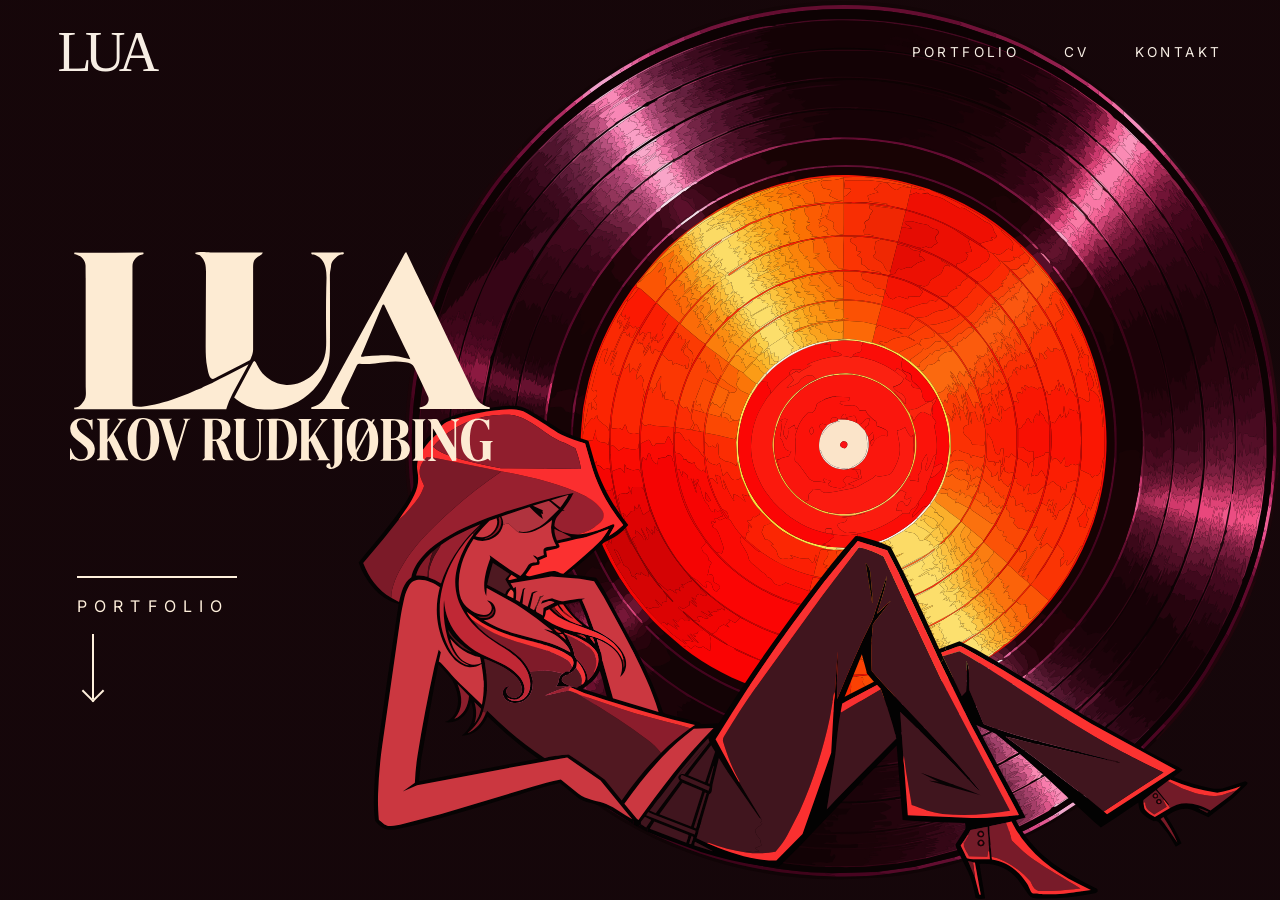
==== index.html @ 8ab792cb "tilføj" ====
<!doctype html>
<html lang="da">
  <head>
    <meta charset="UTF-8" />
    <meta name="viewport" content="width=device-width, initial-scale=1.0" />

    <link rel="icon" type="image/svg+xml" href="img/header-footer/logo.svg" />

    <title>LUA PORTFOLIO</title>

    <!-- CSS -->
    <link rel="stylesheet" href="css/reset.css" />
    <link rel="stylesheet" href="css/generel.css" />
    <link rel="stylesheet" href="css/header.css" />
    <link rel="stylesheet" href="css/index.css" />

    <!-- Google Fonts -->
    <link rel="preconnect" href="https://fonts.googleapis.com" />
    <link rel="preconnect" href="https://fonts.gstatic.com" crossorigin />

    <link
      href="https://fonts.googleapis.com/css2?family=Aboreto&family=Alegreya:ital,wght@0,400..900;1,400..900&family=Dela+Gothic+One&family=Delius&family=Intel+One+Mono:ital,wght@0,300..700;1,300..700&family=Inter:ital,opsz,wght@0,14..32,100..900;1,14..32,100..900&family=Krona+One&family=Lora:ital,wght@0,400..700;1,400..700&family=Montserrat:ital,wght@0,100..900;1,100..900&family=Noto+Serif:ital,wght@0,100..900;1,100..900&family=Pacifico&family=Patrick+Hand&family=Playfair+Display:ital,wght@0,400..900;1,400..900&family=Raleway:ital,wght@0,100..900;1,100..900&family=Roboto:ital,wght@0,100..900;1,100..900&family=Rokkitt:ital,wght@0,400..900;1,400..900&family=Sigmar+One&family=Story+Script&family=Walter+Turncoat&display=swap"
      rel="stylesheet"
    />
  </head>

  <body>
    <!-- HEADER -->
    <header class="site-header">
      <a href="index.html" class="logo" aria-label="LUA – forsiden"> LUA </a>

      <button
        class="menu-toggle"
        type="button"
        aria-label="Åbn menu"
        aria-expanded="false"
        aria-controls="main-navigation"
      >
        <span></span>
        <span></span>
      </button>

      <nav class="main-navigation" id="main-navigation">
        <ul>
          <li>
            <a href="portfolio.html">Portfolio</a>
          </li>
          <li>
            <a href="cv.html">CV</a>
          </li>
          <li>
            <a href="kontakt.html">Kontakt</a>
          </li>
        </ul>
      </nav>
    </header>

    <main>
      <!-- HERO / FORSIDE -->
      <section class="hero" aria-label="LUA portfolio forside">
        <!-- Plade og pige -->
        <img
          class="hero-pic"
          src="img/front-pic.svg"
          alt=""
          aria-hidden="true"
        />

        <!-- LUA og SKOV RUDKJØBING -->
        <img
          class="hero-text"
          src="img/front-text-b.svg"
          alt="LUA – Skov Rudkjøbing. Portfolio"
        />

        <!-- Portfolio-streg, tekst og pil -->
        <div class="hero-portfolio">
          <span class="portfolio-line"></span>

          <a href="portfolio.html" class="portfolio-link"> PORTFOLIO </a>

          <a
            href="portfolio.html"
            class="portfolio-arrow"
            aria-label="Gå til portfolio"
          >
            <span></span>
          </a>
        </div>
      </section>

      <!-- CV -->
      <section id="cv">
        <!-- CV-indhold kommer her -->
      </section>

      <!-- KONTAKT -->
      <section id="kontakt">
        <!-- Kontaktindhold kommer her -->
      </section>
    </main>

    <!-- JavaScript til header og burger-menu -->
    <script src="js/header.js"></script>
  </body>
</html>
---- css/generel.css ----
:root {
  /* Baggrund */
  --color-bg-primary: #ddcdb3;

  /* Farver */
  --color-red: #a62525;
  --color-text-primary: #202020;
  --color-text-secondary: #a62525;

  /* Font */
  --font-primary: "Inter", sans-serif;

  /* Border radius */
  --radius-small: 0.5rem;
  --radius-medium: 2rem;
}
/* BREDDE I MAIN */
main {
  max-width: 1400px;
  margin: 0 auto;
  padding: 0 1.5rem;
}

/* --- tablet ---*/
@media (min-width: 768px) {
  main {
    padding: 0 3rem;
  }
}
/* --- desktop ---*/
@media (min-width: 1024px) {
  main {
    padding: 0 1.5rem;
  }
  .page-content {
    max-width: 1200px;
    margin: 0 auto;
    padding-top: 3rem;
  }
}
/* --------- FONT---------*/
body {
  background-color: var(--color-bg-primary);
  font-family: var(--font-primary);
  font-weight: 400;
  line-height: 1.5;
  color: var(--color-text-primary);
}

h1 {
  font-size: 2.5rem;
  font-weight: 800;
  line-height: 1.1;
}

h2 {
  font-size: 1.85rem;
  font-weight: 600;
  line-height: 1.3;
}

h3 {
  font-size: 1.25rem;
  font-weight: 400;
  line-height: 1.4;
}

p {
  font-size: 1rem;
  font-weight: 400;
  line-height: 1.6;
}
/* --------- CTA---------*/

/* --------- TABLET ---------*/
@media (min-width: 768px) {
  /* --------- FONT---------*/
  h1 {
    font-size: 3.5rem;
  }

  h2 {
    font-size: 2rem;
  }
  h3 {
    font-size: 1.6rem;
  }

  p {
    font-size: 1.125rem;
  }
}
/* --------- DESKTOP ---------*/
@media (min-width: 1024px) {
  /* --------- FONT---------*/
  h1 {
    font-size: 4.5rem;
  }

  h2 {
    font-size: 3rem;
  }
  h3 {
    font-size: 1.75rem;
  }
  p {
    font-size: 1.25rem;
  }

  /* --------- CTA---------*/
}
---- css/header.css ----
/* ------- Forside HEADER ------- */

.site-header {
  position: absolute;
  top: 0;
  left: 0;
  z-index: 100;
  width: 100%;

  display: flex;
  align-items: center;
  justify-content: space-between;

  padding: 1.25rem 1.5rem;
  color: #f7eee4;
}

/* Logo */

.logo {
  font-family: Georgia, "Times New Roman", serif;
  font-size: 2rem;
  font-weight: 400;
  line-height: 1;
  letter-spacing: -0.12em;
  color: inherit;
}

/* Burger-menu */

.menu-toggle {
  display: flex;
  flex-direction: column;
  justify-content: center;
  gap: 7px;

  width: 44px;
  height: 44px;
  padding: 8px;

  border: 0;
  background: transparent;
  cursor: pointer;
  color: inherit;
}

.menu-toggle span {
  display: block;
  width: 100%;
  height: 2px;
  background-color: currentColor;

  transition:
    transform 0.25s ease,
    opacity 0.25s ease;
}

/* Burger bliver til et kryds */

.menu-toggle[aria-expanded="true"] span:first-child {
  transform: translateY(4.5px) rotate(45deg);
}

.menu-toggle[aria-expanded="true"] span:last-child {
  transform: translateY(-4.5px) rotate(-45deg);
}

/* Navigation på mobil */

.main-navigation {
  position: absolute;
  top: 100%;
  left: 0;
  width: 100%;

  padding: 1.5rem;
  background-color: #1d1013;

  visibility: hidden;
  opacity: 0;
  transform: translateY(-8px);

  transition:
    opacity 0.25s ease,
    transform 0.25s ease,
    visibility 0.25s ease;
}

.main-navigation.is-open {
  visibility: visible;
  opacity: 1;
  transform: translateY(0);
}

.main-navigation ul {
  display: flex;
  flex-direction: column;
  gap: 1.5rem;
}

.main-navigation a {
  display: block;
  font-size: 0.9rem;
  letter-spacing: 0.2em;
  text-transform: uppercase;
}

/* ---------- HERO ---------- */

.hero {
  position: relative;
  display: flex;
  align-items: center;

  min-height: 75vh;
  padding: 7rem 1.5rem 3rem;

  color: #f7eee4;

  background-image:
    linear-gradient(to bottom, rgb(20 8 12 / 15%), rgb(20 8 12 / 35%)),
    url("../images/hero.jpg");

  background-size: cover;
  background-position: center;
  background-repeat: no-repeat;
}

.hero-content {
  position: relative;
  z-index: 1;
  max-width: 700px;
}

.hero h1 {
  font-family: Georgia, "Times New Roman", serif;
  font-size: 2.5rem;
  font-weight: 400;
}

.hero p {
  margin-top: 1rem;
}

/* ---------- TABLET ---------- */

@media (min-width: 768px) {
  .site-header {
    padding: 1.5rem 3rem;
  }

  .logo {
    font-size: 3rem;
  }

  .menu-toggle {
    display: none;
  }

  .main-navigation {
    position: static;
    width: auto;
    padding: 0;

    background: transparent;

    visibility: visible;
    opacity: 1;
    transform: none;
  }

  .main-navigation ul {
    flex-direction: row;
    align-items: center;
    gap: 2rem;
  }

  .main-navigation a {
    font-size: 0.75rem;
    letter-spacing: 0.2em;
  }

  .hero {
    min-height: 80vh;
    padding: 9rem 3rem 4rem;
  }

  .hero h1 {
    font-size: 3.5rem;
  }
}

/* ---------- COMPUTER ---------- */

@media (min-width: 1024px) {
  .site-header {
    padding: 1.5rem clamp(2rem, 4.5vw, 6rem);
  }

  .logo {
    font-size: 3.5rem;
  }

  .main-navigation ul {
    gap: clamp(2.5rem, 3.5vw, 5rem);
  }

  .main-navigation a {
    font-size: 0.85rem;
    letter-spacing: 0.25em;
  }

  .main-navigation a:hover {
    opacity: 0.7;
  }

  .hero {
    min-height: 100vh;
    padding: 10rem 4.5rem 5rem;
  }

  .hero h1 {
    font-size: 4.5rem;
  }
}

/* Respekter brugerens indstilling for reduceret animation */

@media (prefers-reduced-motion: reduce) {
  .menu-toggle span,
  .main-navigation {
    transition: none;
  }
}
---- css/index.css ----
/* ========================================
   FORSIDE – MOBILE FIRST
======================================== */

/* Baggrund og grundlæggende styling */

body {
  background-color: #160609;
  font-family: var(--font-primary);
  color: #fff0dc;
}

/* Main skal fylde hele skærmen */

main {
  width: 100%;
  max-width: none;
  margin: 0;
  padding: 0;
}

/* ========================================
   HERO
======================================== */

.hero {
  position: relative;
  isolation: isolate;
  width: 100%;
  min-height: 100vh;
  min-height: 100svh;
  overflow: hidden;
  background-color: #160609;
  color: #fff0dc;
}

/* ========================================
   PLADE OG PIGE
======================================== */

.hero-pic {
  position: absolute;
  z-index: -1;
  left: 0;
  bottom: 0;
  width: 100%;
  height: 58%;
  object-fit: contain;
  object-position: center bottom;
}

/* ========================================
   LUA – SKOV RUDKJØBING
======================================== */

.hero-text {
  position: absolute;
  z-index: 1;
  top: 17%;
  left: 7.5%;
  width: 65%;
  height: auto;
}

/* ========================================
   PORTFOLIO – STREG, TEKST OG PIL
======================================== */

.hero-portfolio {
  position: absolute;
  z-index: 2;
  top: 34%;
  left: 9.5%;
  display: flex;
  flex-direction: column;
  align-items: flex-start;
  gap: 1rem;
  color: #fff0dc;
}

/* Streg under navnet */

.portfolio-line {
  display: block;
  width: 145px;
  height: 2px;
  background-color: currentColor;
  transform: translateY(2rem);
  margin-bottom: 2rem;
}

/* PORTFOLIO-tekst */

.portfolio-link {
  color: inherit;
  font-size: 0.9rem;
  letter-spacing: 0.45em;
  line-height: 1.5;
}

/* Pilens lodrette streg */

.portfolio-arrow {
  position: relative;
  display: block;
  width: 2px;
  height: 55px;
  margin-left: 15px;
  background-color: currentColor;
  cursor: pointer;
}

/* Pilens spids */

.portfolio-arrow span {
  position: absolute;
  bottom: 0;
  left: -7px;
  width: 16px;
  height: 16px;
  border-right: 2px solid currentColor;
  border-bottom: 2px solid currentColor;
  transform: rotate(45deg);
}

/* ========================================
   PORTFOLIO-SEKTION
======================================== */

html {
  scroll-behavior: smooth;
}

.portfolio-section {
  min-height: 100vh;
  padding: 5rem 1.5rem;
  background-color: #ddcdb3;
  color: #202020;
  scroll-margin-top: 0;
}

.portfolio-section .page-content {
  max-width: 1200px;
  margin: 0 auto;
}

.portfolio-section h2 {
  margin-bottom: 2rem;
}

/* ========================================
   MOBIL – MENU
======================================== */

@media (max-width: 767px) {
  .site-header {
    position: absolute;
    top: 0;
    left: 0;
    width: 100%;
    z-index: 100;
  }

  .main-navigation {
    position: absolute;
    top: 100%;
    left: 0;
    width: 100%;
    height: 47vh;
    height: 44svh;
    padding: 2rem 1.5rem;
    background-color: #1d1013;
    display: flex;
    flex-direction: column;
    justify-content: flex-start;
    overflow-y: auto;
    z-index: 100;
    visibility: hidden;
    opacity: 0;
    transform: translateY(-8px);
    transition:
      opacity 0.25s ease,
      transform 0.25s ease,
      visibility 0.25s ease;
  }

  .main-navigation.is-open {
    visibility: visible;
    opacity: 1;
    transform: translateY(0);
  }

  .main-navigation ul {
    display: flex;
    flex-direction: column;
    gap: 1.5rem;
  }

  /* MINDRE STREG */

  .portfolio-line {
    width: 120px;
    height: 1.5px;
  }

  /* MINDRE PORTFOLIO-TEKST */

  .portfolio-link {
    font-size: 0.8rem;
    letter-spacing: 0.35em;
  }

  /* MINDRE PIL */

  .portfolio-arrow {
    height: 40px;
    margin-left: 12px;
  }

  .portfolio-arrow span {
    width: 13px;
    height: 13px;
    left: -5.5px;
  }

  /* MERE LUFT MELLEM PIL OG ILLUSTRATION */

  .hero-pic {
    height: 54%;
  }
}

/* ========================================
   TABLET – FRA 768 PX
======================================== */

@media (min-width: 768px) {
  main {
    padding: 0;
  }

  /* HERO */

  .hero {
    position: relative;
    width: 100%;
    min-height: 100vh;
    min-height: 100svh;
    overflow: hidden;
    background-color: #160609;
  }

  /* PLADE OG PIGE */

  .hero-pic {
    position: absolute;
    z-index: -1;
    top: auto;
    right: 0;
    bottom: 0;
    left: 0;
    width: 100%;
    height: 58%;
    object-fit: contain;
    object-position: center bottom;
  }

  /* LUA – SKOV RUDKJØBING */

  .hero-text {
    position: absolute;
    z-index: 1;
    top: 12%;
    left: 5.5%;
    width: 42%;
    max-width: 500px;
    height: auto;
  }

  /* STREG, PORTFOLIO OG PIL */

  .hero-portfolio {
    position: absolute;
    z-index: 2;
    top: 29%;
    left: 6.5%;
    display: flex;
    flex-direction: column;
    align-items: flex-start;
    gap: 1rem;
    color: #fff0dc;
  }

  .portfolio-line {
    display: block;
    width: 150px;
    height: 2px;
    background-color: currentColor;
    transform: none;
    margin-bottom: 0;
  }

  .portfolio-link {
    color: inherit;
    font-size: 0.9rem;
    letter-spacing: 0.45em;
    line-height: 1.5;
  }

  .portfolio-arrow {
    position: relative;
    display: block;
    width: 2px;
    height: 60px;
    margin-left: 15px;
    background-color: currentColor;
    cursor: pointer;
  }

  .portfolio-arrow span {
    position: absolute;
    bottom: 0;
    left: -7px;
    width: 16px;
    height: 16px;
    border-right: 2px solid currentColor;
    border-bottom: 2px solid currentColor;
    transform: rotate(45deg);
  }
}

/* ========================================
   DESKTOP – FRA 1200 PX
======================================== */

@media (min-width: 1200px) {
  .hero {
    position: relative;
    width: 100%;
    min-height: 100vh;
    min-height: 100svh;
    overflow: hidden;
    background-color: #160609;
  }

  /* PLADE OG PIGE – TIL HØJRE */

  .hero-pic {
    position: absolute;
    z-index: -1;
    top: 0;
    right: 0;
    bottom: 0;
    left: auto;
    width: 72%;
    height: 100%;
    object-fit: contain;
    object-position: right center;
  }

  /* LUA – SKOV RUDKJØBING */

  .hero-text {
    position: absolute;
    z-index: 1;
    top: 28%;
    left: 5.5%;
    width: 33%;
    max-width: 650px;
    height: auto;
  }

  /* STREG, PORTFOLIO OG PIL */

  .hero-portfolio {
    position: absolute;
    z-index: 2;
    top: 64%;
    left: 6%;
    display: flex;
    flex-direction: column;
    align-items: flex-start;
    gap: 1rem;
  }

  .portfolio-line {
    width: 160px;
    height: 2px;
    transform: none;
    margin-bottom: 0;
  }

  .portfolio-link {
    font-size: 1rem;
    letter-spacing: 0.45em;
  }

  .portfolio-arrow {
    width: 2px;
    height: 65px;
    margin-left: 15px;
  }
}

/* ========================================
   TILGÆNGELIGHED
======================================== */

@media (prefers-reduced-motion: reduce) {
  html {
    scroll-behavior: auto;
  }
}
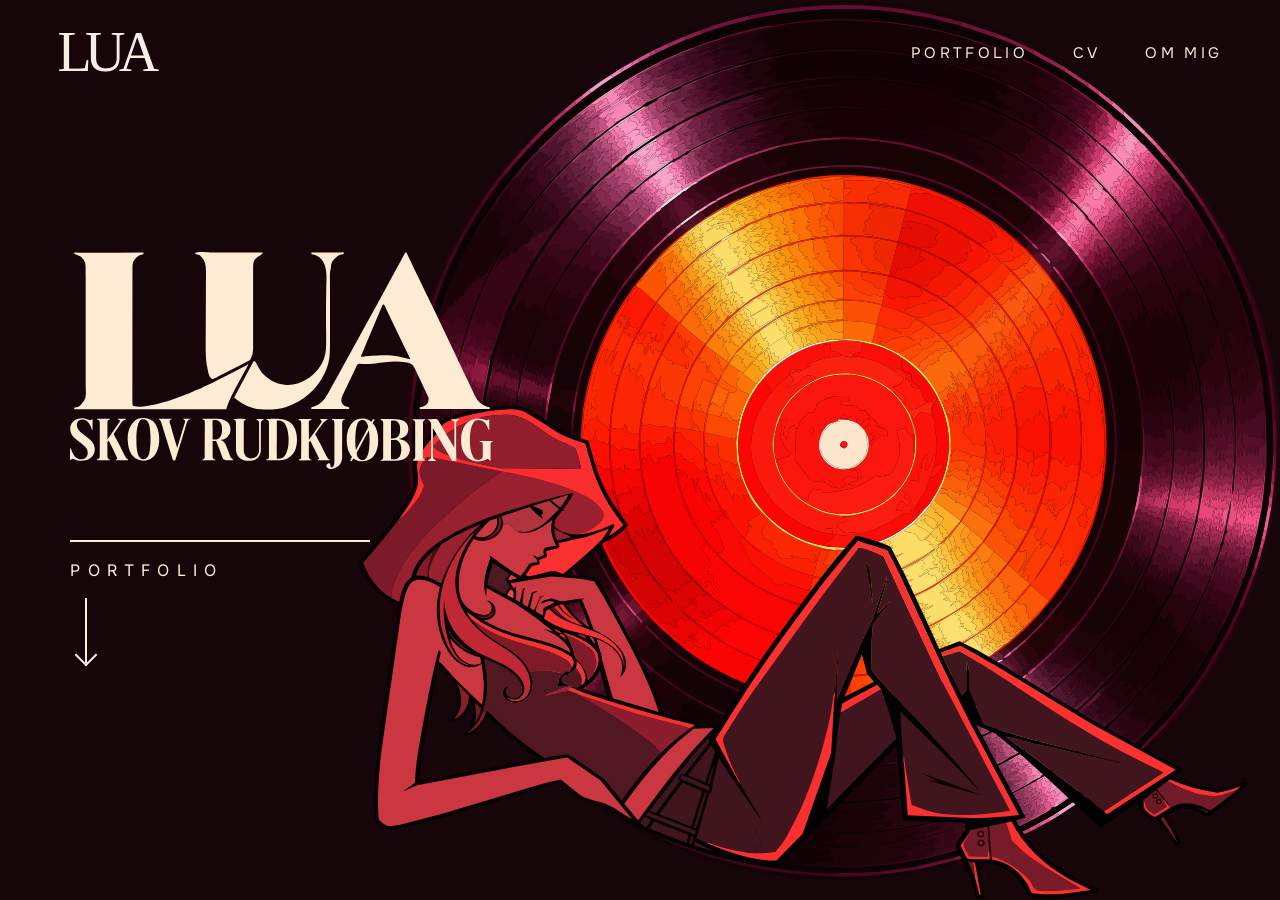
==== commit 3e1af9d8: "comit meget" ====
--- a/index.html
+++ b/index.html
@@ -4,7 +4,7 @@
     <meta charset="UTF-8" />
     <meta name="viewport" content="width=device-width, initial-scale=1.0" />
 
-    <link rel="icon" type="image/svg+xml" href="img/header-footer/logo.svg" />
+    <link rel="icon" type="image/svg+xml" href="img/favi.svg" />
 
     <title>LUA PORTFOLIO</title>
 
@@ -17,9 +17,8 @@
     <!-- Google Fonts -->
     <link rel="preconnect" href="https://fonts.googleapis.com" />
     <link rel="preconnect" href="https://fonts.gstatic.com" crossorigin />
-
     <link
-      href="https://fonts.googleapis.com/css2?family=Aboreto&family=Alegreya:ital,wght@0,400..900;1,400..900&family=Dela+Gothic+One&family=Delius&family=Intel+One+Mono:ital,wght@0,300..700;1,300..700&family=Inter:ital,opsz,wght@0,14..32,100..900;1,14..32,100..900&family=Krona+One&family=Lora:ital,wght@0,400..700;1,400..700&family=Montserrat:ital,wght@0,100..900;1,100..900&family=Noto+Serif:ital,wght@0,100..900;1,100..900&family=Pacifico&family=Patrick+Hand&family=Playfair+Display:ital,wght@0,400..900;1,400..900&family=Raleway:ital,wght@0,100..900;1,100..900&family=Roboto:ital,wght@0,100..900;1,100..900&family=Rokkitt:ital,wght@0,400..900;1,400..900&family=Sigmar+One&family=Story+Script&family=Walter+Turncoat&display=swap"
+      href="https://fonts.googleapis.com/css2?family=Aboreto&family=Alegreya:ital,wght@0,400..900;1,400..900&family=Dela+Gothic+One&family=Delius&family=Intel+One+Mono:ital,wght@0,300..700;1,300..700&family=Inter:ital,opsz,wght@0,14..32,100..900;1,14..32,100..900&family=Krona+One&family=Lora:ital,wght@0,400..700;1,400..700&family=Montserrat:ital,wght@0,100..900;1,100..900&family=Noto+Serif:ital,wght@0,100..900;1,100..900&family=Onest:wght@100..900&family=Pacifico&family=Patrick+Hand&family=Playfair+Display:ital,wght@0,400..900;1,400..900&family=Raleway:ital,wght@0,100..900;1,100..900&family=Roboto:ital,wght@0,100..900;1,100..900&family=Rokkitt:ital,wght@0,100..900;1,100..900&family=Sigmar+One&family=Story+Script&family=Walter+Turncoat&display=swap"
       rel="stylesheet"
     />
   </head>
@@ -49,7 +48,7 @@
             <a href="cv.html">CV</a>
           </li>
           <li>
-            <a href="kontakt.html">Kontakt</a>
+            <a href="about.html">Om mig</a>
           </li>
         </ul>
       </nav>
--- a/css/generel.css
+++ b/css/generel.css
@@ -14,32 +14,21 @@
   --radius-small: 0.5rem;
   --radius-medium: 2rem;
 }
-/* BREDDE I MAIN */
-main {
-  max-width: 1400px;
-  margin: 0 auto;
-  padding: 0 1.5rem;
+
+/* ========================================
+   GENERELT LAYOUT
+======================================== */
+
+* {
+  box-sizing: border-box;
 }
 
-/* --- tablet ---*/
-@media (min-width: 768px) {
-  main {
-    padding: 0 3rem;
-  }
+html {
+  scroll-behavior: smooth;
 }
-/* --- desktop ---*/
-@media (min-width: 1024px) {
-  main {
-    padding: 0 1.5rem;
-  }
-  .page-content {
-    max-width: 1200px;
-    margin: 0 auto;
-    padding-top: 3rem;
-  }
-}
-/* --------- FONT---------*/
+
 body {
+  margin: 0;
   background-color: var(--color-bg-primary);
   font-family: var(--font-primary);
   font-weight: 400;
@@ -47,65 +36,15 @@
   color: var(--color-text-primary);
 }
 
-h1 {
-  font-size: 2.5rem;
-  font-weight: 800;
-  line-height: 1.1;
+/* Main må bruge hele skærmens bredde */
+
+main {
+  width: 100%;
+  max-width: none;
+  margin: 0;
+  padding: 0;
 }
 
-h2 {
-  font-size: 1.85rem;
-  font-weight: 600;
-  line-height: 1.3;
+img {
+  max-width: 100%;
 }
-
-h3 {
-  font-size: 1.25rem;
-  font-weight: 400;
-  line-height: 1.4;
-}
-
-p {
-  font-size: 1rem;
-  font-weight: 400;
-  line-height: 1.6;
-}
-/* --------- CTA---------*/
-
-/* --------- TABLET ---------*/
-@media (min-width: 768px) {
-  /* --------- FONT---------*/
-  h1 {
-    font-size: 3.5rem;
-  }
-
-  h2 {
-    font-size: 2rem;
-  }
-  h3 {
-    font-size: 1.6rem;
-  }
-
-  p {
-    font-size: 1.125rem;
-  }
-}
-/* --------- DESKTOP ---------*/
-@media (min-width: 1024px) {
-  /* --------- FONT---------*/
-  h1 {
-    font-size: 4.5rem;
-  }
-
-  h2 {
-    font-size: 3rem;
-  }
-  h3 {
-    font-size: 1.75rem;
-  }
-  p {
-    font-size: 1.25rem;
-  }
-
-  /* --------- CTA---------*/
-}
--- a/css/header.css
+++ b/css/header.css
@@ -1,10 +1,12 @@
-/* ------- Forside HEADER ------- */
+/* ========================================
+   HEADER – MOBIL
+======================================== */
 
 .site-header {
   position: absolute;
   top: 0;
   left: 0;
-  z-index: 100;
+  z-index: 1000;
   width: 100%;
 
   display: flex;
@@ -18,17 +20,25 @@
 /* Logo */
 
 .logo {
+  position: relative;
+  z-index: 1002;
+
   font-family: Georgia, "Times New Roman", serif;
   font-size: 2rem;
   font-weight: 400;
   line-height: 1;
   letter-spacing: -0.12em;
+
   color: inherit;
-}
-
-/* Burger-menu */
+  text-decoration: none;
+}
+
+/* Burger og kryds */
 
 .menu-toggle {
+  position: relative;
+  z-index: 1002;
+
   display: flex;
   flex-direction: column;
   justify-content: center;
@@ -40,109 +50,210 @@
 
   border: 0;
   background: transparent;
+  color: inherit;
   cursor: pointer;
-  color: inherit;
 }
 
 .menu-toggle span {
   display: block;
   width: 100%;
-  height: 2px;
+  height: 1.5px;
+
   background-color: currentColor;
 
   transition:
-    transform 0.25s ease,
-    opacity 0.25s ease;
-}
-
-/* Burger bliver til et kryds */
+    transform 0.3s ease,
+    opacity 0.2s ease;
+}
+
+/* Burger bliver til kryds */
 
 .menu-toggle[aria-expanded="true"] span:first-child {
-  transform: translateY(4.5px) rotate(45deg);
+  transform: translateY(4.25px) rotate(45deg);
 }
 
 .menu-toggle[aria-expanded="true"] span:last-child {
-  transform: translateY(-4.5px) rotate(-45deg);
-}
-
-/* Navigation på mobil */
+  transform: translateY(-4.25px) rotate(-45deg);
+}
+
+/* ========================================
+   FULLSCREEN MENU – MOBIL
+======================================== */
 
 .main-navigation {
-  position: absolute;
-  top: 100%;
-  left: 0;
-  width: 100%;
-
-  padding: 1.5rem;
-  background-color: #1d1013;
+  position: fixed;
+  inset: 0;
+  z-index: 1001;
+
+  display: flex;
+  align-items: center;
+  justify-content: center;
+
+  width: 100%;
+  min-height: 100vh;
+  min-height: 100dvh;
+
+  padding: 6rem 1.5rem 3rem;
+
+  /* Gennemsigtig bordeaux med synlig baggrund */
+  background: rgb(29 16 19 / 82%);
+  -webkit-backdrop-filter: blur(5px);
+  backdrop-filter: blur(5px);
 
   visibility: hidden;
   opacity: 0;
-  transform: translateY(-8px);
+  pointer-events: none;
+
+  transform: translateY(-10px);
 
   transition:
-    opacity 0.25s ease,
-    transform 0.25s ease,
-    visibility 0.25s ease;
-}
+    opacity 0.35s ease,
+    transform 0.35s ease,
+    visibility 0.35s ease;
+}
+
+/* Menu åben */
 
 .main-navigation.is-open {
   visibility: visible;
   opacity: 1;
+  pointer-events: auto;
   transform: translateY(0);
 }
+
+/* Links */
 
 .main-navigation ul {
   display: flex;
   flex-direction: column;
-  gap: 1.5rem;
+  align-items: center;
+  gap: 2.5rem;
+
+  width: 100%;
+  max-width: 400px;
+
+  list-style: none;
+  margin: 0;
+  padding: 0;
+}
+
+.main-navigation li {
+  width: 100%;
+  text-align: center;
 }
 
 .main-navigation a {
-  display: block;
-  font-size: 0.9rem;
-  letter-spacing: 0.2em;
+  display: inline-block;
+  padding: 0.5rem;
+
+  font-family: "Onest", sans-serif;
+  font-size: 1rem;
+  font-weight: 400;
+  letter-spacing: 0.22em;
   text-transform: uppercase;
-}
-
-/* ---------- HERO ---------- */
-
-.hero {
-  position: relative;
-  display: flex;
-  align-items: center;
-
-  min-height: 75vh;
-  padding: 7rem 1.5rem 3rem;
 
   color: #f7eee4;
-
-  background-image:
-    linear-gradient(to bottom, rgb(20 8 12 / 15%), rgb(20 8 12 / 35%)),
-    url("../images/hero.jpg");
-
-  background-size: cover;
-  background-position: center;
-  background-repeat: no-repeat;
-}
-
-.hero-content {
-  position: relative;
-  z-index: 1;
-  max-width: 700px;
-}
-
-.hero h1 {
-  font-family: Georgia, "Times New Roman", serif;
-  font-size: 2.5rem;
-  font-weight: 400;
-}
-
-.hero p {
-  margin-top: 1rem;
-}
-
-/* ---------- TABLET ---------- */
+  text-decoration: none;
+
+  transition: opacity 0.2s ease;
+}
+
+.main-navigation a:hover {
+  opacity: 0.65;
+}
+
+/* ========================================
+   TABLET OG DESKTOP
+======================================== */
+
+@media (min-width: 768px) {
+  .site-header {
+    padding: 1.5rem 3rem;
+  }
+
+  .logo {
+    font-size: 3rem;
+  }
+
+  .menu-toggle {
+    display: none;
+  }
+
+  .main-navigation {
+    position: static;
+    inset: auto;
+
+    display: block;
+    width: auto;
+    min-height: 0;
+
+    padding: 0;
+    background: transparent;
+    -webkit-backdrop-filter: none;
+    backdrop-filter: none;
+
+    visibility: visible;
+    opacity: 1;
+    pointer-events: auto;
+    transform: none;
+
+    transition: none;
+  }
+
+  .main-navigation ul {
+    flex-direction: row;
+    align-items: center;
+    justify-content: flex-end;
+    gap: 2rem;
+
+    max-width: none;
+  }
+
+  .main-navigation li {
+    width: auto;
+  }
+
+  .main-navigation a {
+    padding: 0;
+    font-size: 0.85rem;
+    letter-spacing: 0.18em;
+  }
+}
+
+@media (min-width: 1024px) {
+  .site-header {
+    padding: 1.5rem clamp(2rem, 4.5vw, 6rem);
+  }
+
+  .logo {
+    font-size: 3.5rem;
+  }
+
+  .main-navigation ul {
+    gap: clamp(2.5rem, 3.5vw, 5rem);
+  }
+
+  .main-navigation a {
+    font-size: 0.95rem;
+    letter-spacing: 0.22em;
+  }
+}
+
+/* ========================================
+   REDUCERET ANIMATION
+======================================== */
+
+@media (prefers-reduced-motion: reduce) {
+  .menu-toggle span,
+  .main-navigation,
+  .main-navigation a {
+    transition: none;
+  }
+}
+
+/* ========================================
+   TABLET – FRA 768 PX
+======================================== */
 
 @media (min-width: 768px) {
   .site-header {
@@ -176,59 +287,92 @@
   }
 
   .main-navigation a {
-    font-size: 0.75rem;
-    letter-spacing: 0.2em;
-  }
+    font-size: 0.85rem;
+    letter-spacing: 0.18em;
+  }
+
+  /* Hero */
 
   .hero {
     min-height: 80vh;
     padding: 9rem 3rem 4rem;
   }
 
+  .hero-content {
+    max-width: 750px;
+  }
+
   .hero h1 {
-    font-size: 3.5rem;
-  }
-}
-
-/* ---------- COMPUTER ---------- */
+    font-size: clamp(3.5rem, 5vw, 4.5rem);
+  }
+
+  .hero p {
+    font-size: 1.1rem;
+  }
+}
+
+/* ========================================
+   DESKTOP – FRA 1024 PX
+======================================== */
 
 @media (min-width: 1024px) {
   .site-header {
     padding: 1.5rem clamp(2rem, 4.5vw, 6rem);
   }
 
+  /* Større logo */
+
   .logo {
     font-size: 3.5rem;
   }
 
+  /* Navigation */
+
   .main-navigation ul {
     gap: clamp(2.5rem, 3.5vw, 5rem);
   }
 
   .main-navigation a {
-    font-size: 0.85rem;
-    letter-spacing: 0.25em;
+    font-size: 0.95rem;
+    letter-spacing: 0.22em;
+    transition: opacity 0.2s ease;
   }
 
   .main-navigation a:hover {
     opacity: 0.7;
   }
+
+  /* Hero */
 
   .hero {
     min-height: 100vh;
     padding: 10rem 4.5rem 5rem;
   }
 
+  .hero-content {
+    max-width: 850px;
+  }
+
   .hero h1 {
-    font-size: 4.5rem;
-  }
-}
-
-/* Respekter brugerens indstilling for reduceret animation */
+    font-size: clamp(4.5rem, 5vw, 6rem);
+    line-height: 1.05;
+  }
+
+  .hero p {
+    max-width: 650px;
+    font-size: 1.2rem;
+    line-height: 1.8;
+  }
+}
+
+/* ========================================
+   REDUCERET ANIMATION
+======================================== */
 
 @media (prefers-reduced-motion: reduce) {
   .menu-toggle span,
-  .main-navigation {
+  .main-navigation,
+  .main-navigation a {
     transition: none;
   }
 }
--- a/css/index.css
+++ b/css/index.css
@@ -333,7 +333,7 @@
    DESKTOP – FRA 1200 PX
 ======================================== */
 
-@media (min-width: 1200px) {
+@media (min-width: 1024px) {
   .hero {
     position: relative;
     width: 100%;
@@ -375,8 +375,8 @@
   .hero-portfolio {
     position: absolute;
     z-index: 2;
-    top: 64%;
-    left: 6%;
+    top: 60%; /* Flytter stregen og portfolio op */
+    left: 5.5%;
     display: flex;
     flex-direction: column;
     align-items: flex-start;
@@ -384,7 +384,7 @@
   }
 
   .portfolio-line {
-    width: 160px;
+    width: 300px;
     height: 2px;
     transform: none;
     margin-bottom: 0;
